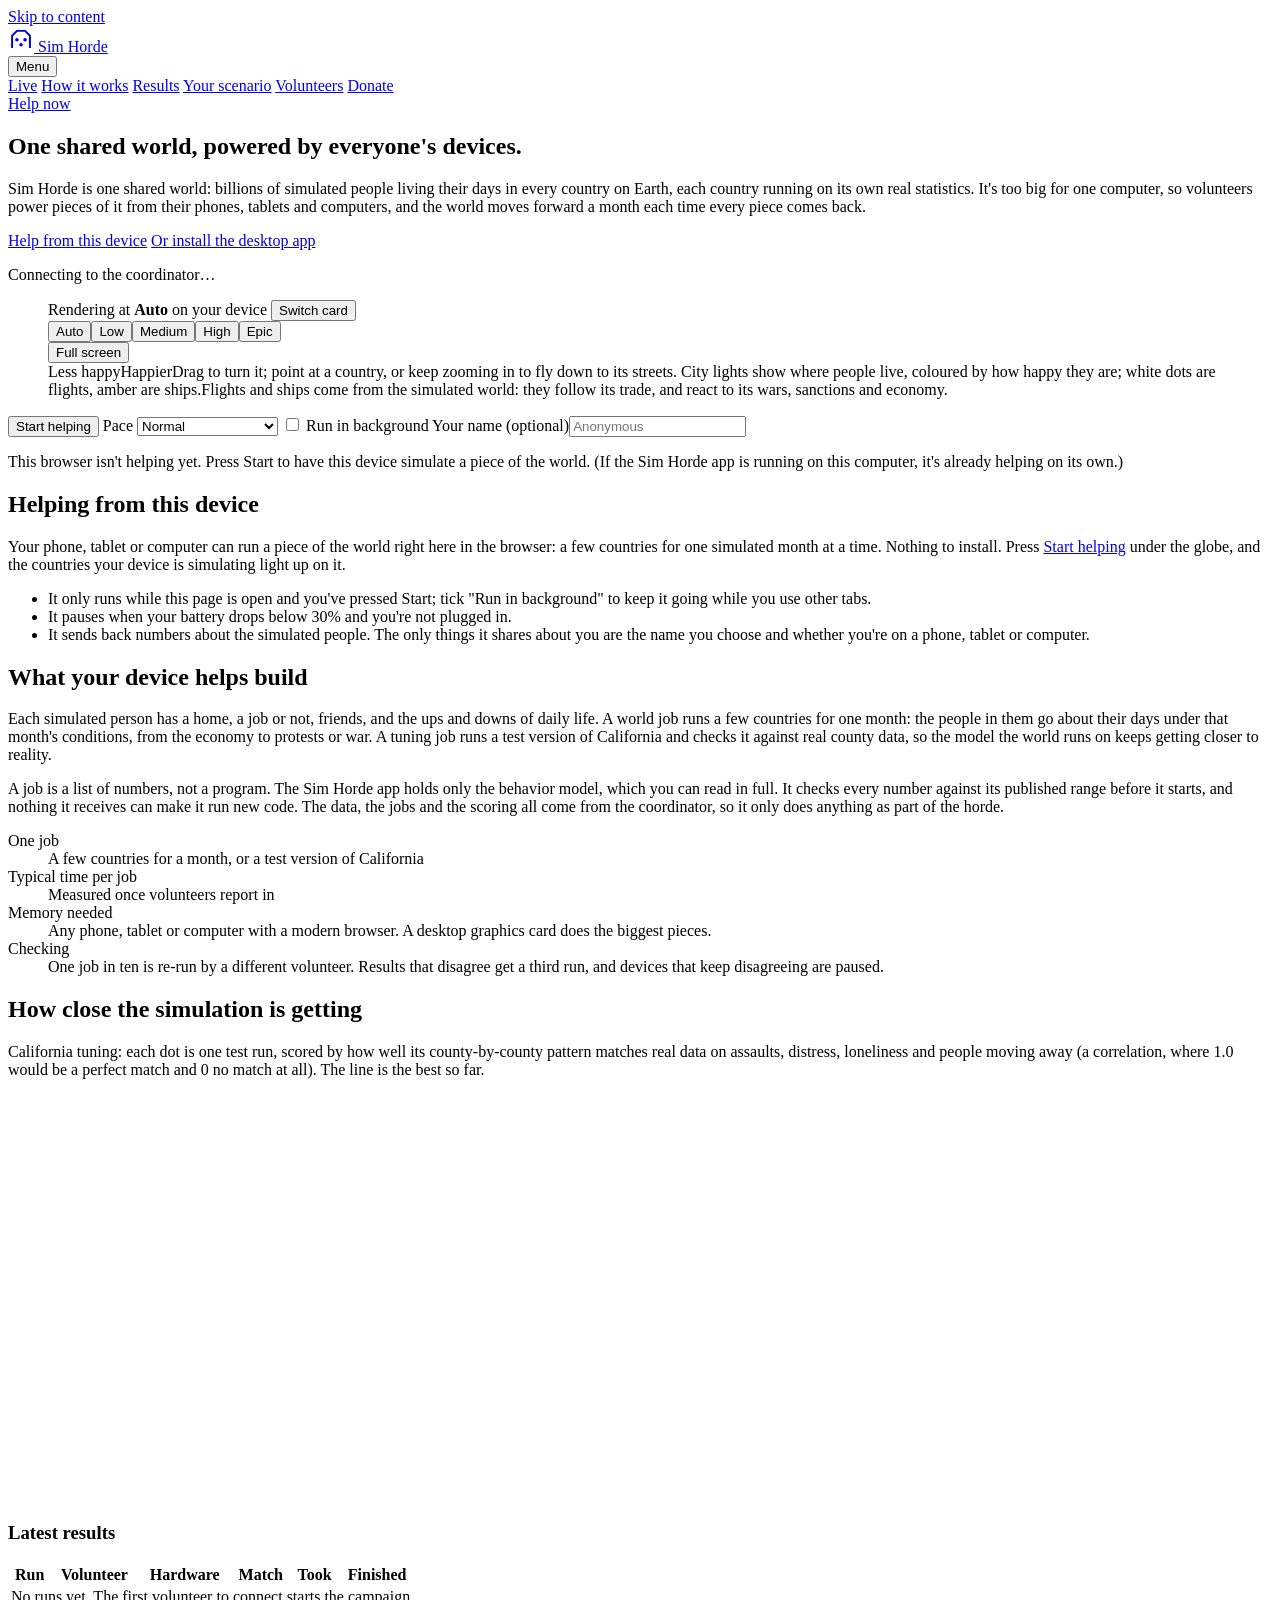
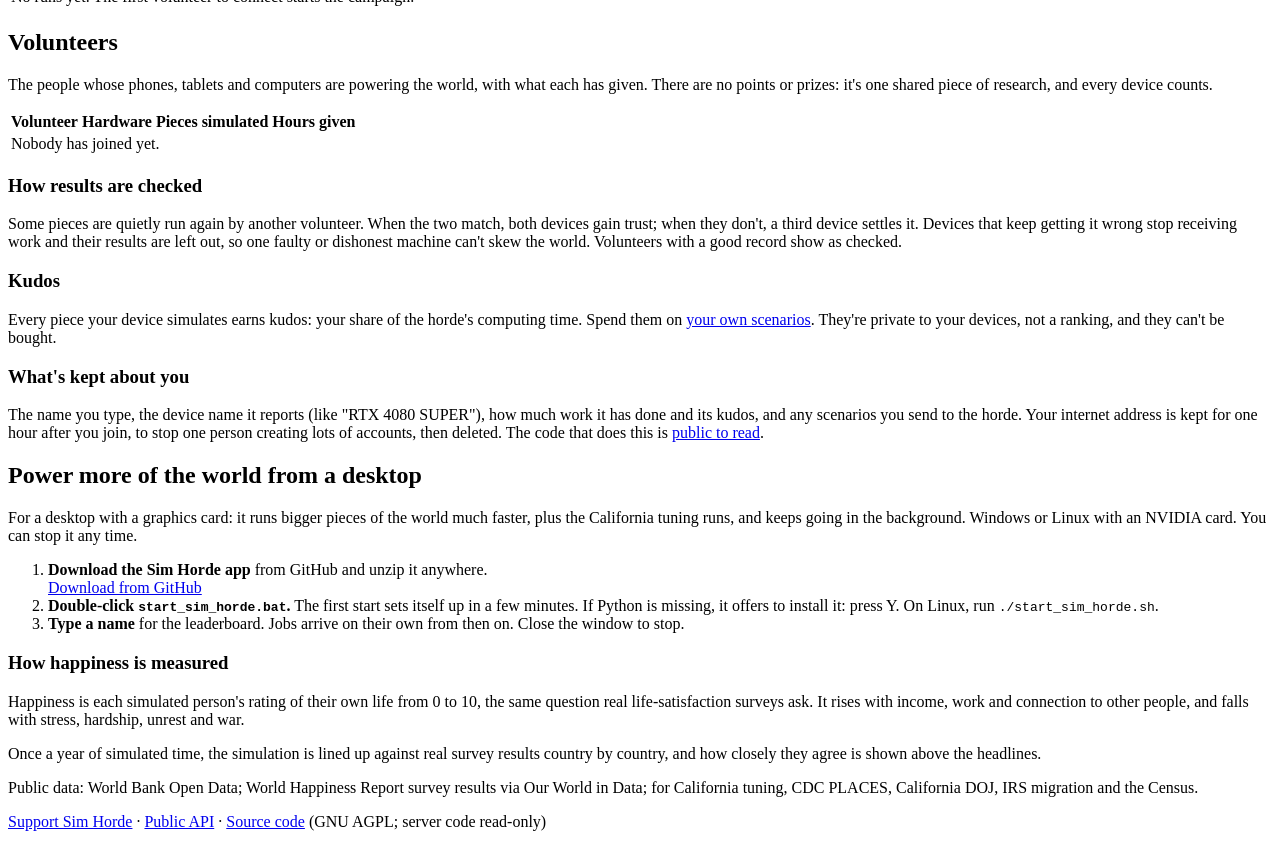
==== web/index.html @ b0201e70 "Seamless zoom: keep zooming in on the globe and you fly down into the real map where you were pointi" ====
<!DOCTYPE html>
<html lang="en">
<head>
<meta charset="utf-8">
<meta name="viewport" content="width=device-width, initial-scale=1">
<title>Sim Horde: one shared world, powered by everyone's devices</title>
<meta name="description" content="Sim Horde is building a simulation of how people everywhere treat each other, powered by volunteers' phones, tablets and computers.">
<meta property="og:type" content="website">
<meta property="og:site_name" content="Sim Horde">
<meta property="og:url" content="https://sim-horde.org/">
<meta property="og:title" content="Sim Horde: one shared world, powered by everyone's devices">
<meta property="og:description" content="A whole planet, simulated: 207 countries running on volunteers' phones and PCs. Watch it live, zoom down to the streets, or lend your device.">
<meta property="og:image" content="https://sim-horde.org/og.png">
<meta property="og:image:secure_url" content="https://sim-horde.org/og.png">
<meta property="og:image:type" content="image/png">
<meta property="og:image:width" content="1200">
<meta property="og:image:height" content="630">
<meta property="og:image:alt" content="Sim Horde: a globe with every country colored by how happy its simulated people are.">
<meta name="twitter:card" content="summary_large_image">
<meta name="twitter:image" content="https://sim-horde.org/og.png">
<link rel="preload" href="/fonts/bricolage-grotesque-latin-wght-normal.woff2" as="font" type="font/woff2" crossorigin>
<link rel="stylesheet" href="/site.css">
<link rel="icon" href="/favicon.svg" type="image/svg+xml">
</head>
<body>
<a class="skip" href="#main">Skip to content</a>

<header class="top">
  <a class="mark" href="/" aria-label="Sim Horde home">
    <svg viewBox="0 0 32 32" width="26" height="26" aria-hidden="true"><path d="M5 27V12l6-6h10l6 6v15" fill="none" stroke="currentColor" stroke-width="2.4" stroke-linejoin="round"/><circle cx="11" cy="17" r="2.2" fill="currentColor"/><circle cx="21" cy="17" r="2.2" fill="currentColor"/><circle cx="16" cy="23" r="2.2" fill="currentColor"/></svg>
    <span>Sim Horde</span>
  </a>
  <nav aria-label="Main">
    <button type="button" class="menu-btn" aria-expanded="false" aria-controls="mainLinks">Menu</button>
    <div class="nav-links" id="mainLinks">
    <a href="#live">Live</a>
    <a href="#how">How it works</a>
    <a href="#runs">Results</a>
    <a href="/scenario.html">Your scenario</a>
    <a href="#board">Volunteers</a>
    <a href="/donate.html">Donate</a>
    </div>
    <a class="btn small" href="#help">Help now</a>
  </nav>
</header>

<main id="main">
  <section class="hero">
    <div class="hero-copy">
      <h1>One shared world, powered by everyone's devices.</h1>
      <p class="lede">Sim Horde is one shared world: billions of simulated people living their days in every country on Earth, each country running on its own real statistics. It's too big for one computer, so volunteers power pieces of it from their phones, tablets and computers, and the world moves forward a month each time every piece comes back.</p>
      <div class="cta-row">
        <a class="btn" href="#help">Help from this device</a>
        <a class="link desk-only" href="#join">Or install the desktop app</a>
      </div>
      <p class="live-line" id="liveLine" aria-live="polite">Connecting to the coordinator…</p>
    </div>

    <div class="room" id="room">
    <figure class="viewport" id="globe" aria-label="3D globe of the world Sim Horde is building">
      <div class="gl" tabindex="0" aria-label="Drag or use the arrow keys to turn the globe; plus and minus to zoom"></div>
      <div class="gtip" role="status" hidden></div>
      <div class="hud">
        <div class="hud-top">
          <span class="dot"></span><span>Rendering at <b class="q">Auto</b> on <span class="hw">your device</span></span>
          <span class="fps"></span>
          <button type="button" class="gpu-switch" aria-expanded="false" aria-controls="gpuHelp">Switch card</button>
        </div>
        <div class="hud-right">
          <div class="seg" role="group" aria-label="Graphics quality">
            <button type="button" data-q="auto">Auto</button><button type="button" data-q="low">Low</button><button type="button" data-q="medium">Medium</button><button type="button" data-q="high">High</button><button type="button" data-q="epic">Epic</button>
          </div>
          <button type="button" class="fs-btn" id="fsBtn" aria-pressed="false">Full screen</button>
        </div>
        <p class="note" hidden></p>
      </div>
      <div class="gpu-help" id="gpuHelp" hidden>
        <p class="gh-lead">This page draws on whichever card your browser is given. To move it to another card:</p>
        <ol class="gh-steps"></ol>
        <p class="gh-foot">The Sim Horde desktop app asks which card to use when it starts.</p>
      </div>
      <figcaption><span class="legend" aria-hidden="true"><span>Less happy</span><i class="ramp happy"></i><span>Happier</span></span><span id="globeCap">Drag to turn it; point at a country, or keep zooming in to fly down to its streets. City lights show where people live, coloured by how happy they are; white dots are flights, amber are ships.</span><span class="tcap">Flights and ships come from the simulated world: they follow its trade, and react to its wars, sanctions and economy.</span></figcaption>
      <p class="piece-tag" id="pieceTag" hidden></p>
    </figure>
    <div class="dock" id="help">
      <div class="dock-row">
        <button class="btn help-btn" id="helpStart" type="button" aria-pressed="false">Start helping</button>
        <label class="dock-field"><span>Pace</span>
          <select id="helpPace"><option value="gentle">Gently</option><option value="normal" selected>Normal</option><option value="full">Flat out (plugged in)</option></select>
        </label>
        <label class="bg-opt" title="Keeps simulating while you switch tabs or minimize this window. Leave the tab open."><input type="checkbox" id="bgRun"> Run in background</label>
        <label class="dock-field dock-name"><span>Your name (optional)</span><input id="helpName" maxlength="32" placeholder="Anonymous" autocomplete="off"></label>
      </div>
      <div class="help-progress" aria-hidden="true"><i id="helpBar"></i></div>
      <p class="help-status" id="helpStatus" aria-live="polite">This browser isn't helping yet. Press Start to have this <span id="helpDevice">device</span> simulate a piece of the world. (If the Sim Horde app is running on this computer, it's already helping on its own.)</p>
      <p class="help-stats" id="helpStats"></p>
    </div>
    </div>
  </section>

  <section class="wrap world" id="live">
    <div class="xchg" id="xchg" hidden>
      <div class="tape" aria-label="Country stock indexes, this month"><div class="tape-track" id="tape"></div></div>
      <div class="x-in">
        <header class="x-head">
          <div>
            <h2>The World Exchange</h2>
            <p class="x-date"><span class="live-dot" aria-hidden="true"></span><span id="worldDate"></span></p>
          </div>
          <p class="x-stats" id="worldStats"></p>
        </header>
        <div class="x-grid">
          <div class="x-main">
            <div class="x-card x-index">
              <div class="x-index-top">
                <div><span class="x-label">World index</span><b class="x-big" id="wIdx"></b><span class="x-chg" id="wChg"></span><p class="x-econ" id="wEcon"></p></div>
                <div class="x-seg" role="group" aria-label="Time range">
                  <button type="button" data-range="12" aria-pressed="false">1Y</button><button type="button" data-range="60" aria-pressed="true">5Y</button><button type="button" data-range="0" aria-pressed="false">All</button>
                </div>
              </div>
              <div class="x-chart"><svg id="wChart" role="img" aria-label="World index over time"></svg><div class="x-tip" id="wTip" hidden></div></div>
            </div>
            <div class="x-card">
              <div class="x-seg x-tabs" role="tablist" aria-label="Biggest moves this month">
                <button type="button" role="tab" data-movers="up" aria-selected="true">Biggest gains</button><button type="button" role="tab" data-movers="down" aria-selected="false">Biggest falls</button>
              </div>
              <ol class="movers" id="movers"></ol>
            </div>
          </div>
          <section class="x-card x-feed" aria-label="Headlines">
            <div class="x-seg x-tabs" role="tablist" aria-label="Show">
              <button type="button" role="tab" data-feed="all" aria-selected="true">All</button><button type="button" role="tab" data-feed="pol" aria-selected="false">Politics</button><button type="button" role="tab" data-feed="mkt" aria-selected="false">Economy</button><button type="button" role="tab" data-feed="trade" aria-selected="false">Trade laws</button>
            </div>
            <ul class="feed" id="feed" aria-live="polite"></ul>
          </section>
        </div>
        <p class="x-note">A simulated market and economy, not real prices or news. Each country starts from its real inflation and growth; after that, prices, growth and indexes move with what happens in the simulated world and between trading partners, and rising prices weigh on the simulated people. No real person is named.</p>
      </div>
      <dialog class="x-country" id="xCountry" aria-labelledby="cName">
        <div class="c-head"><div><h3 id="cName"></h3><p id="cTicker"></p></div><button type="button" class="c-close" id="cClose" aria-label="Close">Close</button></div>
        <div class="c-index"><b class="x-big" id="cIdx"></b><span class="x-chg" id="cChg"></span></div>
        <div class="x-chart"><svg id="cChart" role="img" aria-label="This country's index over time"></svg><div class="x-tip" id="cTip" hidden></div></div>
        <dl class="c-facts" id="cFacts"></dl>
        <ul class="feed" id="cEvents"></ul>
        <button type="button" class="x-street" id="cStreet">See its streets</button>
      </dialog>
      <div class="x-legacy" id="worldNews" hidden><ul id="worldEvents"></ul></div>
    </div>
  </section>

  <section class="wrap help" id="about-help">
    <div class="help-copy">
      <h2>Helping from this device</h2>
      <p>Your phone, tablet or computer can run a piece of the world right here in the browser: a few countries for one simulated month at a time. Nothing to install. Press <a href="#help">Start helping</a> under the globe, and the countries your device is simulating light up on it.</p>
      <ul class="help-points">
        <li>It only runs while this page is open and you've pressed Start; tick "Run in background" to keep it going while you use other tabs.</li>
        <li>It pauses when your battery drops below 30% and you're not plugged in.</li>
        <li>It sends back numbers about the simulated people. The only things it shares about you are the name you choose and whether you're on a phone, tablet or computer.</li>
      </ul>
    </div>
  </section>

  <section class="band" id="how">
    <div class="wrap two">
      <div>
        <h2>What your device helps build</h2>
        <p>Each simulated person has a home, a job or not, friends, and the ups and downs of daily life. A world job runs a few countries for one month: the people in them go about their days under that month's conditions, from the economy to protests or war. A tuning job runs a test version of California and checks it against real county data, so the model the world runs on keeps getting closer to reality.</p>
        <p>A job is a list of numbers, not a program. The Sim Horde app holds only the behavior model, which you can read in full. It checks every number against its published range before it starts, and nothing it receives can make it run new code. The data, the jobs and the scoring all come from the coordinator, so it only does anything as part of the horde.</p>
      </div>
      <dl class="facts">
        <div><dt>One job</dt><dd>A few countries for a month, or a test version of California</dd></div>
        <div><dt>Typical time per job</dt><dd id="avgTime">Measured once volunteers report in</dd></div>
        <div><dt>Memory needed</dt><dd>Any phone, tablet or computer with a modern browser. A desktop graphics card does the biggest pieces.</dd></div>
        <div><dt>Checking</dt><dd>One job in ten is re-run by a different volunteer. Results that disagree get a third run, and devices that keep disagreeing are paused.</dd></div>
      </dl>
    </div>
  </section>

  <section class="wrap" id="runs">
    <div class="section-head">
      <h2>How close the simulation is getting</h2>
      <p id="progressLine">California tuning: each dot is one test run, scored by how well its county-by-county pattern matches real data on assaults, distress, loneliness and people moving away (a correlation, where 1.0 would be a perfect match and 0 no match at all). The line is the best so far.</p>
    </div>
    <div class="chart-wrap">
      <svg id="chart" viewBox="0 0 1000 320" role="img" aria-label="Match score of each finished run, with the best so far"></svg>
      <div class="honest" id="honest" hidden></div>
    </div>

    <div class="backtest" id="backtest" hidden>
      <h3 class="sub">Backtest: 2015 to 2024</h3>
      <p class="bt-lede">The world was started from every country's real conditions in 2015, given what really happened year by year (incomes, jobs, prices, wars, coups, sanctions, mass protests, the pandemic), and run month by month to 2024. Only how its happiness scale lines up with surveys was set, and only on 2015. Everything after that is a test it never saw.</p>
      <div class="bt-cards" id="btCards"></div>
      <p class="bt-note" id="btNote"></p>
    </div>

    <h3 class="sub">Latest results</h3>
    <div class="table-wrap">
      <table class="data" id="recent">
        <thead><tr><th scope="col">Run</th><th scope="col">Volunteer</th><th scope="col">Hardware</th><th scope="col" class="num">Match</th><th scope="col" class="num">Took</th><th scope="col">Finished</th></tr></thead>
        <tbody><tr><td colspan="6" class="empty">No runs yet. The first volunteer to connect starts the campaign.</td></tr></tbody>
      </table>
    </div>
  </section>

  <section class="wrap" id="board">
    <div class="section-head">
      <h2>Volunteers</h2>
      <p>The people whose phones, tablets and computers are powering the world, with what each has given. There are no points or prizes: it's one shared piece of research, and every device counts.</p>
    </div>
    <div class="table-wrap">
      <table class="data" id="leaders">
        <thead><tr><th scope="col">Volunteer</th><th scope="col">Hardware</th><th scope="col" class="num">Pieces simulated</th><th scope="col" class="num">Hours given</th></tr></thead>
        <tbody><tr><td colspan="4" class="empty">Nobody has joined yet.</td></tr></tbody>
      </table>
    </div>
    <div class="board-notes">
      <section>
        <h3>How results are checked</h3>
        <p>Some pieces are quietly run again by another volunteer. When the two match, both devices gain trust; when they don't, a third device settles it. Devices that keep getting it wrong stop receiving work and their results are left out, so one faulty or dishonest machine can't skew the world. Volunteers with a good record show as checked.</p>
      </section>
      <section>
        <h3>Kudos</h3>
        <p>Every piece your device simulates earns kudos: your share of the horde's computing time. Spend them on <a href="/scenario.html">your own scenarios</a>. They're private to your devices, not a ranking, and they can't be bought.</p>
      </section>
      <section>
        <h3>What's kept about you</h3>
        <p>The name you type, the device name it reports (like "RTX 4080 SUPER"), how much work it has done and its kudos, and any scenarios you send to the horde. Your internet address is kept for one hour after you join, to stop one person creating lots of accounts, then deleted. The code that does this is <a href="https://github.com/locastil/Sim-Horde/tree/main/server">public to read</a>.</p>
      </section>
    </div>
  </section>

  <section class="band ink desk-only" id="join">
    <div class="wrap two">
      <div>
        <h2>Power more of the world from a desktop</h2>
        <p>For a desktop with a graphics card: it runs bigger pieces of the world much faster, plus the California tuning runs, and keeps going in the background. Windows or Linux with an NVIDIA card. You can stop it any time.</p>
        <ol class="steps">
          <li><strong>Download the Sim Horde app</strong> from GitHub and unzip it anywhere.<br><a class="btn light" href="https://github.com/locastil/Sim-Horde/archive/refs/heads/main.zip">Download from GitHub</a></li>
          <li><strong>Double-click <code>start_sim_horde.bat</code>.</strong> The first start sets itself up in a few minutes. If Python is missing, it offers to install it: press Y. On Linux, run <code>./start_sim_horde.sh</code>.</li>
          <li><strong>Type a name</strong> for the leaderboard. Jobs arrive on their own from then on. Close the window to stop.</li>
        </ol>
      </div>
      <div class="next">
        <h3>How happiness is measured</h3>
        <p>Happiness is each simulated person's rating of their own life from 0 to 10, the same question real life-satisfaction surveys ask. It rises with income, work and connection to other people, and falls with stress, hardship, unrest and war.</p>
        <p>Once a year of simulated time, the simulation is lined up against real survey results country by country, and how closely they agree is shown above the headlines.</p>
      </div>
    </div>
  </section>
</main>

<footer class="foot">
  <div class="wrap">
    <p>Public data: World Bank Open Data; World Happiness Report survey results via Our World in Data; for California tuning, CDC PLACES, California DOJ, IRS migration and the Census.</p>
    <p><a href="/donate.html">Support Sim Horde</a> · <a href="/api/v1/stats">Public API</a> · <a href="https://github.com/locastil/Sim-Horde">Source code</a> (GNU AGPL; server code read-only)</p>
  </div>
</footer>

<script src="/site.js" defer></script>
<script src="/help.js" defer></script>
<script src="/markets.js" defer></script>
  <script src="/street.js" defer></script>
<script src="/menu.js" defer></script>
<script src="/music.js" defer></script>
<script src="/backtest.js" defer></script>
</body>
</html>
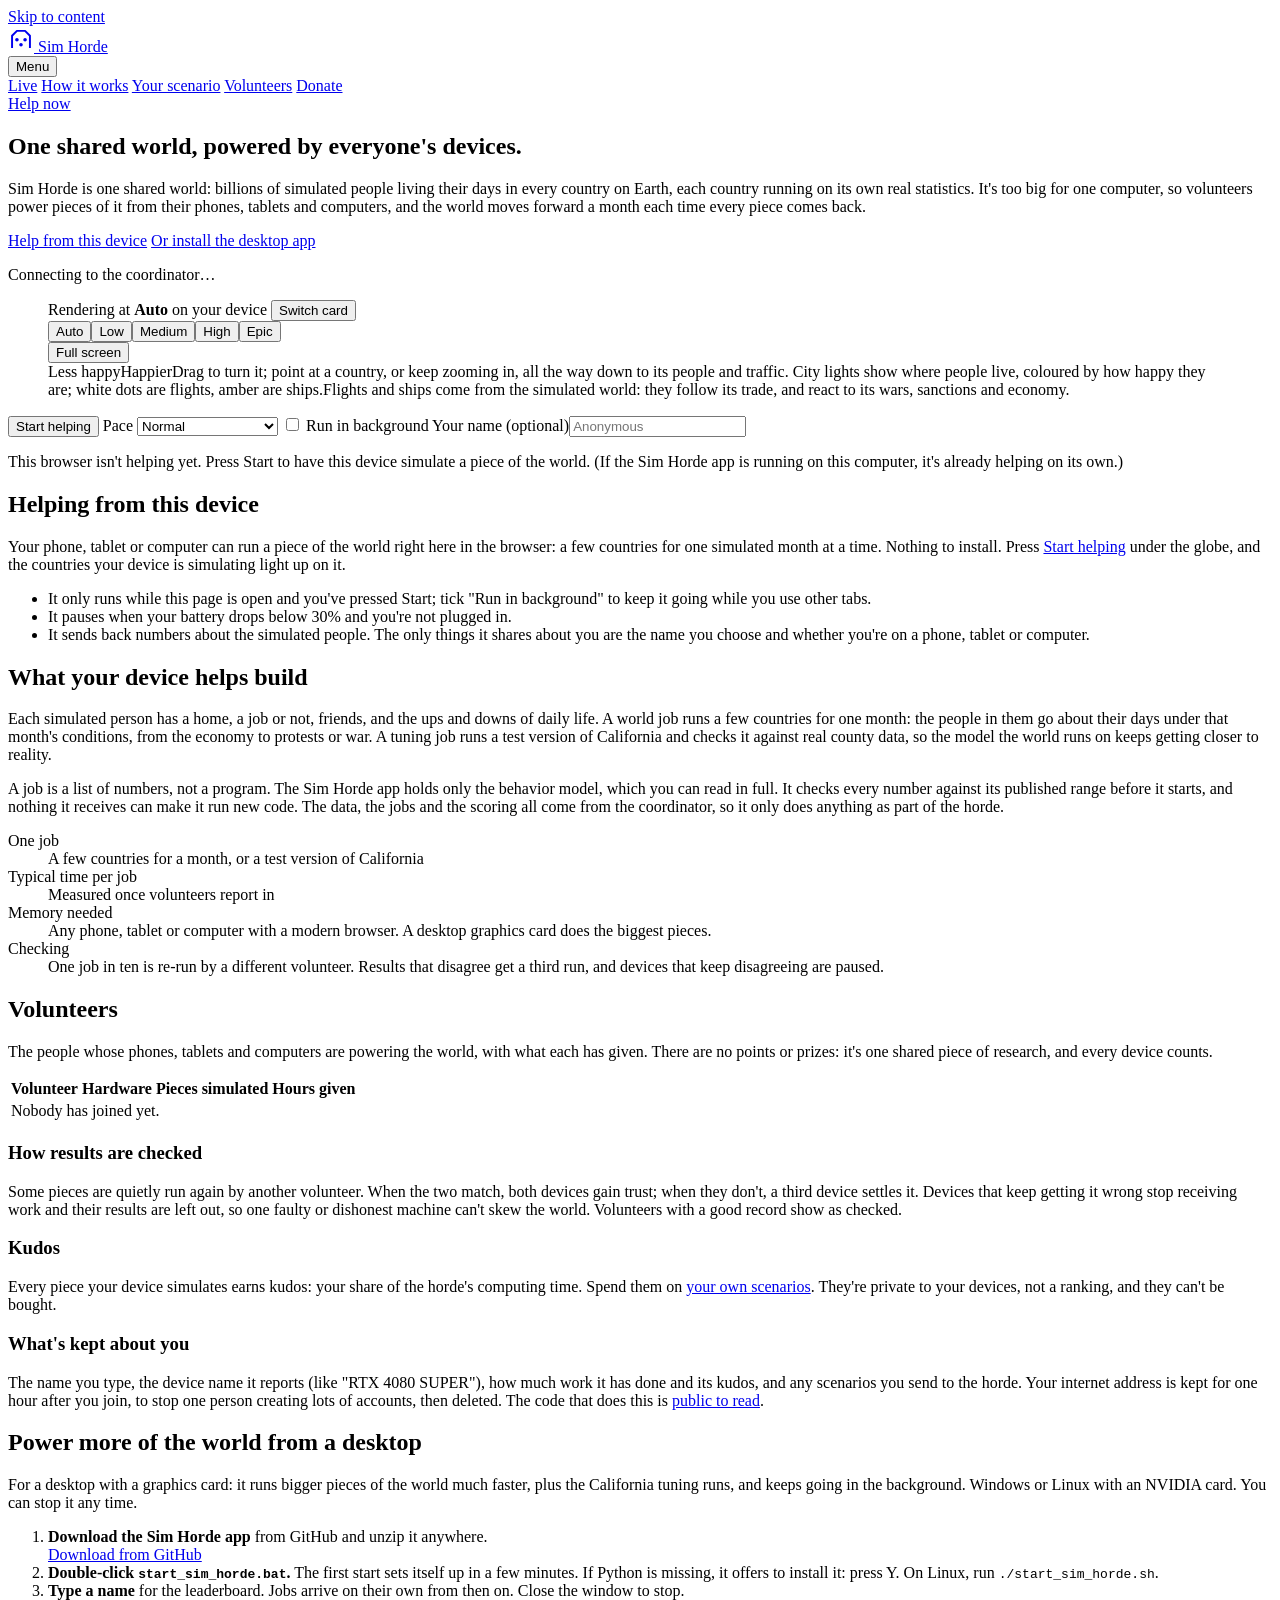
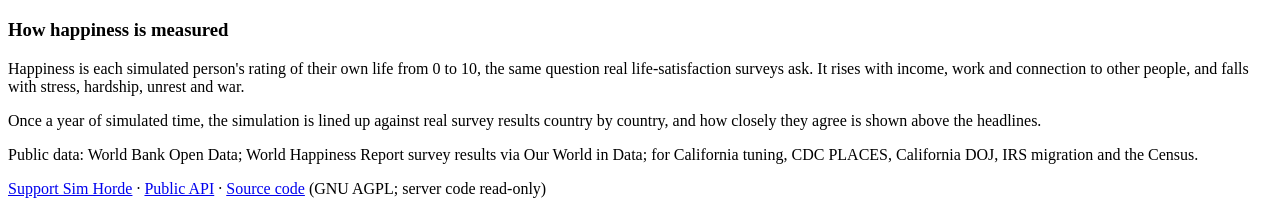
==== commit 5d5f4b1a: "Stay on the globe when zooming in: people and cars drawn on it close up; remove the results section " ====
--- a/web/index.html
+++ b/web/index.html
@@ -35,7 +35,6 @@
     <div class="nav-links" id="mainLinks">
     <a href="#live">Live</a>
     <a href="#how">How it works</a>
-    <a href="#runs">Results</a>
     <a href="/scenario.html">Your scenario</a>
     <a href="#board">Volunteers</a>
     <a href="/donate.html">Donate</a>
@@ -79,8 +78,9 @@
         <ol class="gh-steps"></ol>
         <p class="gh-foot">The Sim Horde desktop app asks which card to use when it starts.</p>
       </div>
-      <figcaption><span class="legend" aria-hidden="true"><span>Less happy</span><i class="ramp happy"></i><span>Happier</span></span><span id="globeCap">Drag to turn it; point at a country, or keep zooming in to fly down to its streets. City lights show where people live, coloured by how happy they are; white dots are flights, amber are ships.</span><span class="tcap">Flights and ships come from the simulated world: they follow its trade, and react to its wars, sanctions and economy.</span></figcaption>
+      <figcaption><span class="legend" aria-hidden="true"><span>Less happy</span><i class="ramp happy"></i><span>Happier</span></span><span id="globeCap">Drag to turn it; point at a country, or keep zooming in, all the way down to its people and traffic. City lights show where people live, coloured by how happy they are; white dots are flights, amber are ships.</span><span class="tcap">Flights and ships come from the simulated world: they follow its trade, and react to its wars, sanctions and economy.</span></figcaption>
       <p class="piece-tag" id="pieceTag" hidden></p>
+      <p class="scale-tag" id="scaleTag" hidden></p>
     </figure>
     <div class="dock" id="help">
       <div class="dock-row">
@@ -176,32 +176,6 @@
     </div>
   </section>
 
-  <section class="wrap" id="runs">
-    <div class="section-head">
-      <h2>How close the simulation is getting</h2>
-      <p id="progressLine">California tuning: each dot is one test run, scored by how well its county-by-county pattern matches real data on assaults, distress, loneliness and people moving away (a correlation, where 1.0 would be a perfect match and 0 no match at all). The line is the best so far.</p>
-    </div>
-    <div class="chart-wrap">
-      <svg id="chart" viewBox="0 0 1000 320" role="img" aria-label="Match score of each finished run, with the best so far"></svg>
-      <div class="honest" id="honest" hidden></div>
-    </div>
-
-    <div class="backtest" id="backtest" hidden>
-      <h3 class="sub">Backtest: 2015 to 2024</h3>
-      <p class="bt-lede">The world was started from every country's real conditions in 2015, given what really happened year by year (incomes, jobs, prices, wars, coups, sanctions, mass protests, the pandemic), and run month by month to 2024. Only how its happiness scale lines up with surveys was set, and only on 2015. Everything after that is a test it never saw.</p>
-      <div class="bt-cards" id="btCards"></div>
-      <p class="bt-note" id="btNote"></p>
-    </div>
-
-    <h3 class="sub">Latest results</h3>
-    <div class="table-wrap">
-      <table class="data" id="recent">
-        <thead><tr><th scope="col">Run</th><th scope="col">Volunteer</th><th scope="col">Hardware</th><th scope="col" class="num">Match</th><th scope="col" class="num">Took</th><th scope="col">Finished</th></tr></thead>
-        <tbody><tr><td colspan="6" class="empty">No runs yet. The first volunteer to connect starts the campaign.</td></tr></tbody>
-      </table>
-    </div>
-  </section>
-
   <section class="wrap" id="board">
     <div class="section-head">
       <h2>Volunteers</h2>
@@ -262,6 +236,5 @@
   <script src="/street.js" defer></script>
 <script src="/menu.js" defer></script>
 <script src="/music.js" defer></script>
-<script src="/backtest.js" defer></script>
 </body>
 </html>
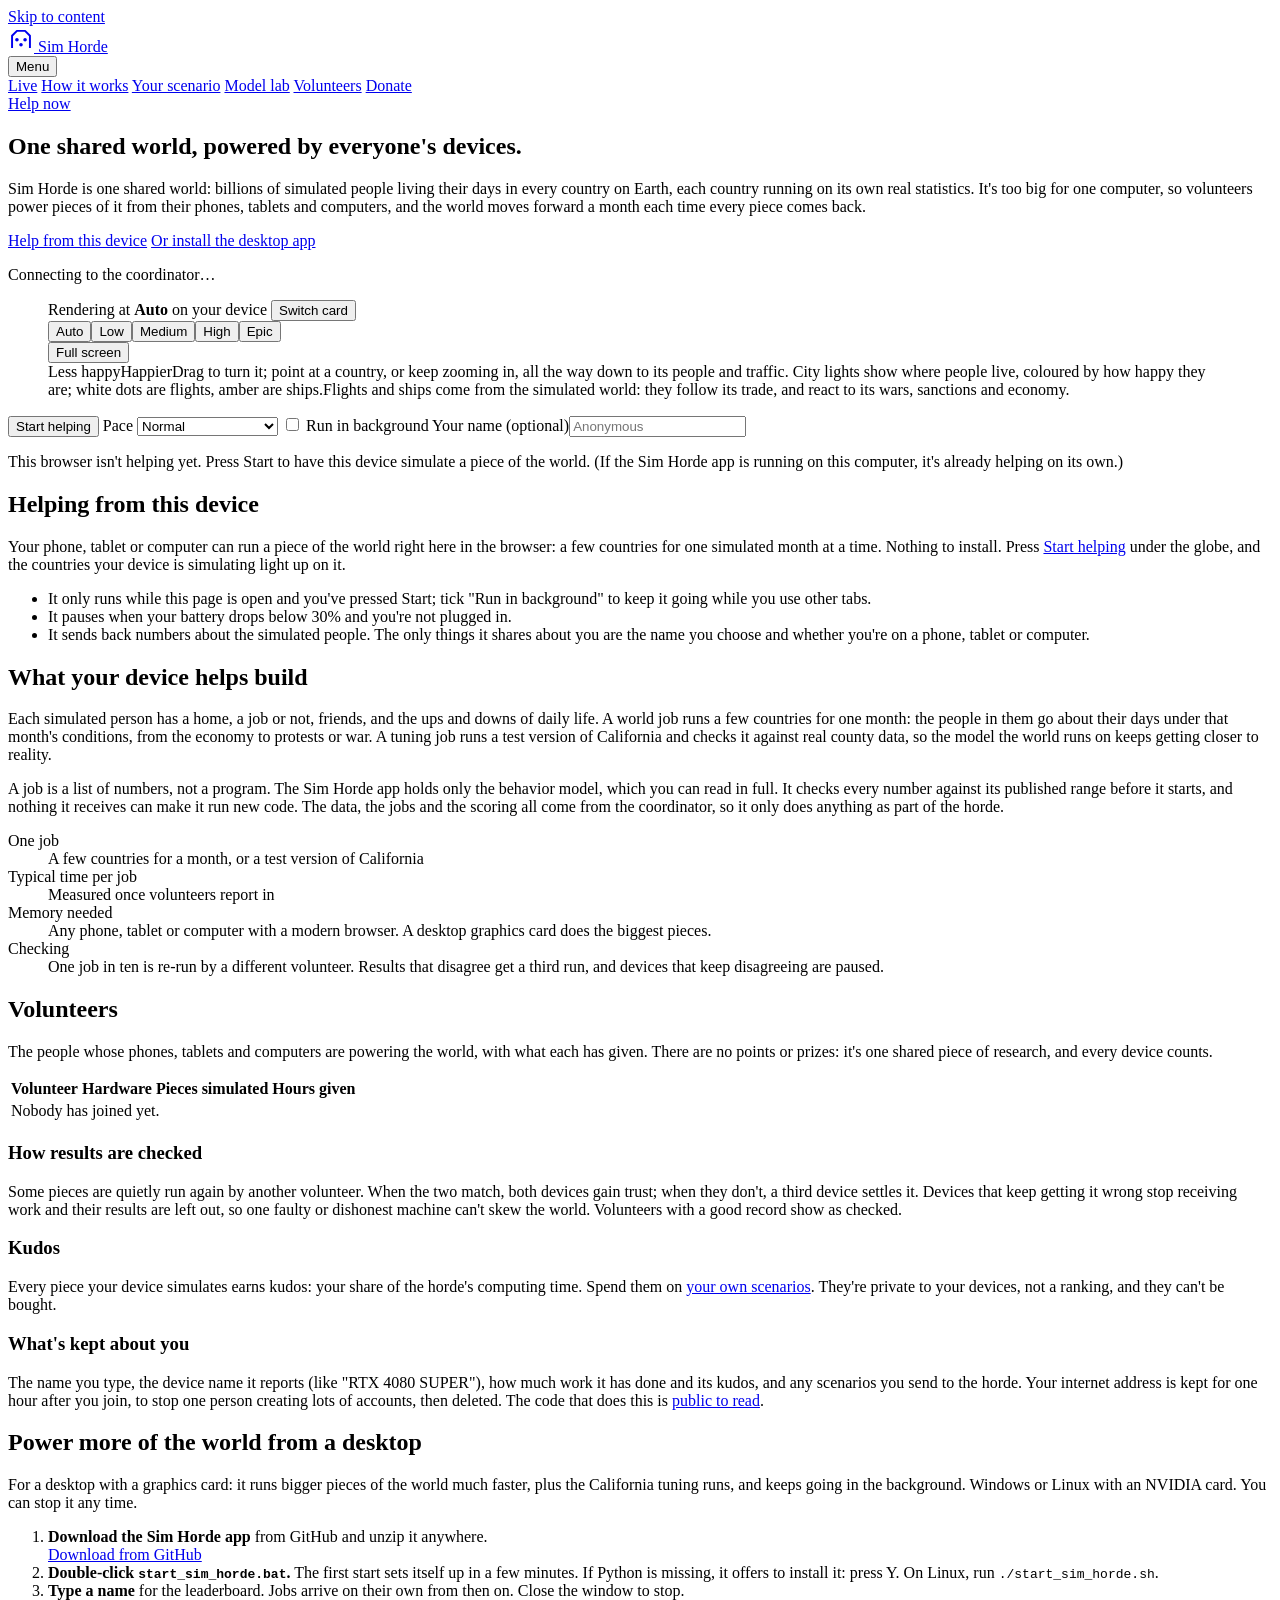
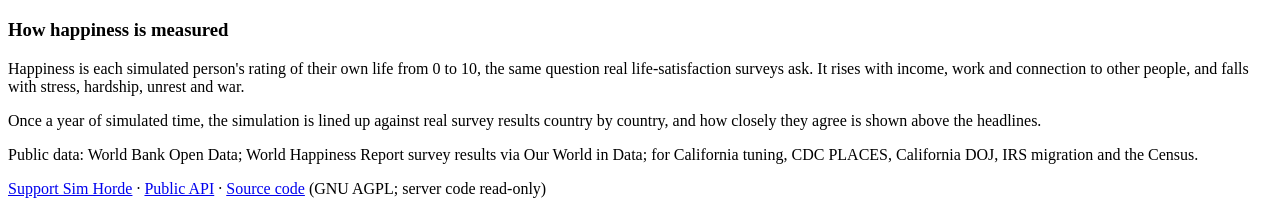
==== commit e894a970: "Model lab page: every variable tried, how it was tested, and what was kept or thrown out Co-Authored" ====
--- a/web/index.html
+++ b/web/index.html
@@ -36,6 +36,7 @@
     <a href="#live">Live</a>
     <a href="#how">How it works</a>
     <a href="/scenario.html">Your scenario</a>
+    <a href="/lab.html">Model lab</a>
     <a href="#board">Volunteers</a>
     <a href="/donate.html">Donate</a>
     </div>
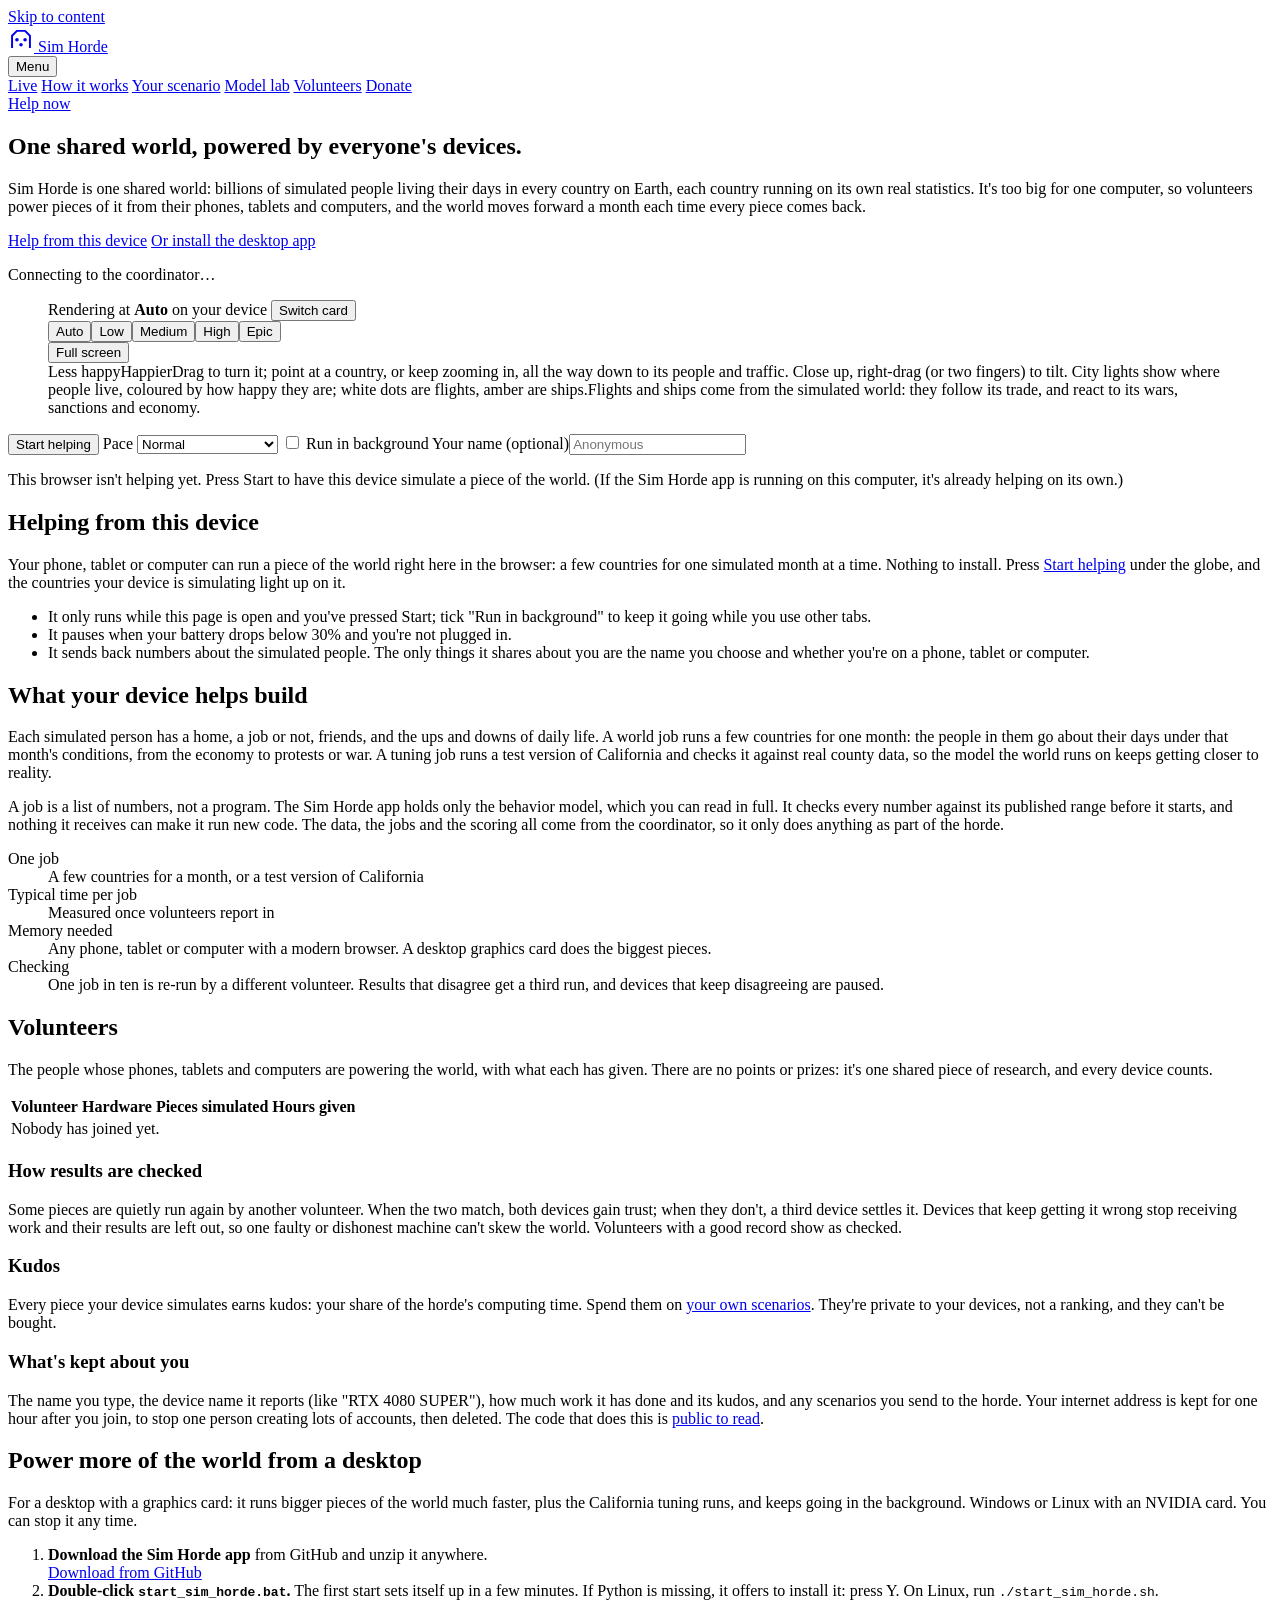
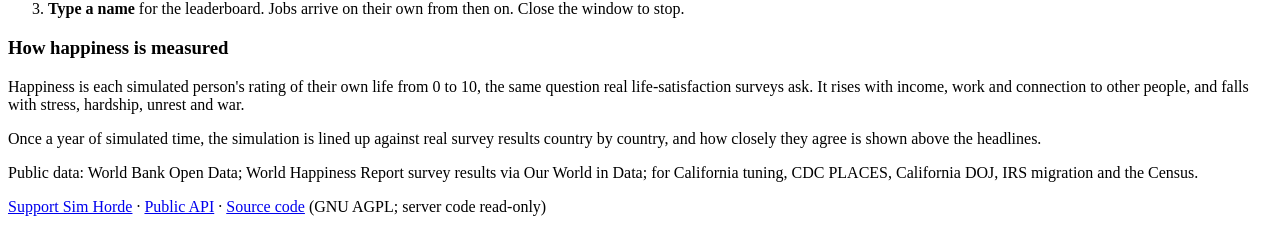
==== commit c1e2ea8b: "Globe: tilt and turn the view close up; brighter home lights Right-drag, Ctrl/Shift-drag, two finger" ====
--- a/web/index.html
+++ b/web/index.html
@@ -79,7 +79,7 @@
         <ol class="gh-steps"></ol>
         <p class="gh-foot">The Sim Horde desktop app asks which card to use when it starts.</p>
       </div>
-      <figcaption><span class="legend" aria-hidden="true"><span>Less happy</span><i class="ramp happy"></i><span>Happier</span></span><span id="globeCap">Drag to turn it; point at a country, or keep zooming in, all the way down to its people and traffic. City lights show where people live, coloured by how happy they are; white dots are flights, amber are ships.</span><span class="tcap">Flights and ships come from the simulated world: they follow its trade, and react to its wars, sanctions and economy.</span></figcaption>
+      <figcaption><span class="legend" aria-hidden="true"><span>Less happy</span><i class="ramp happy"></i><span>Happier</span></span><span id="globeCap">Drag to turn it; point at a country, or keep zooming in, all the way down to its people and traffic. Close up, right-drag (or two fingers) to tilt. City lights show where people live, coloured by how happy they are; white dots are flights, amber are ships.</span><span class="tcap">Flights and ships come from the simulated world: they follow its trade, and react to its wars, sanctions and economy.</span></figcaption>
       <p class="piece-tag" id="pieceTag" hidden></p>
       <p class="scale-tag" id="scaleTag" hidden></p>
     </figure>
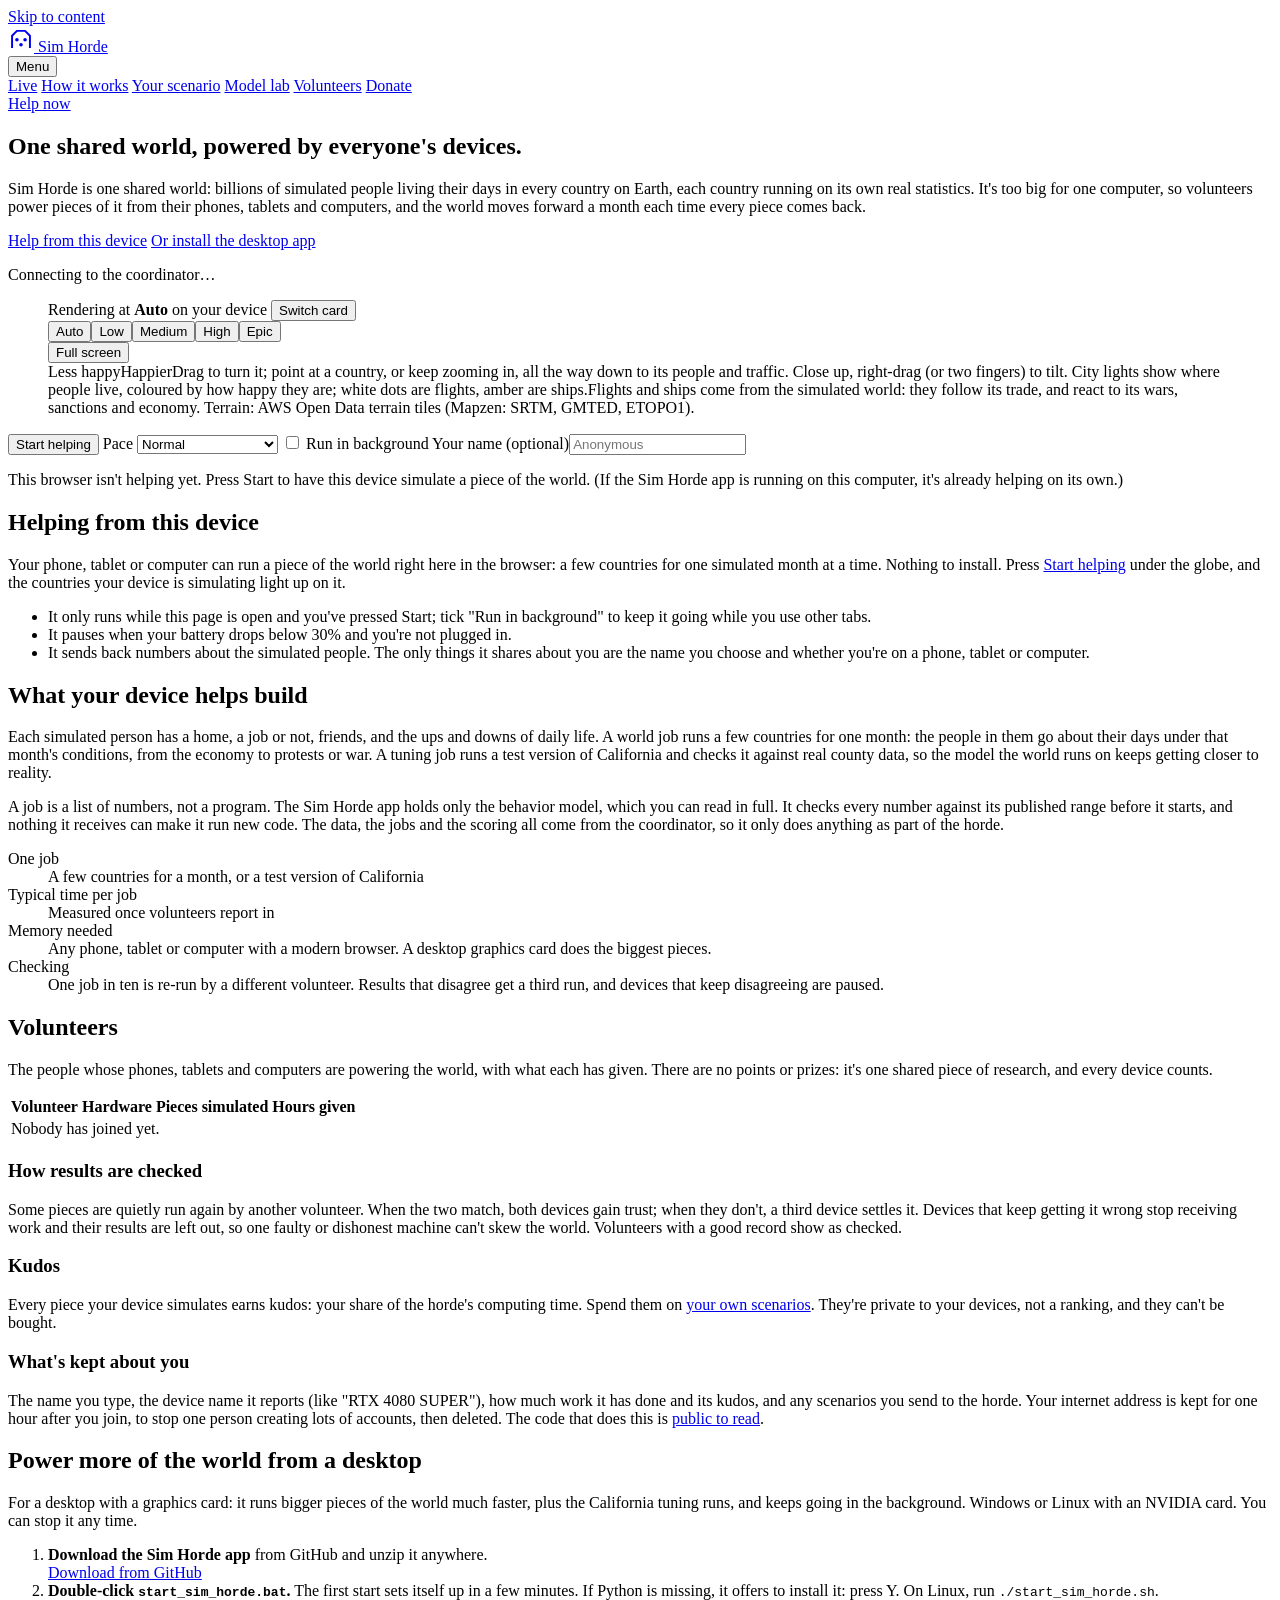
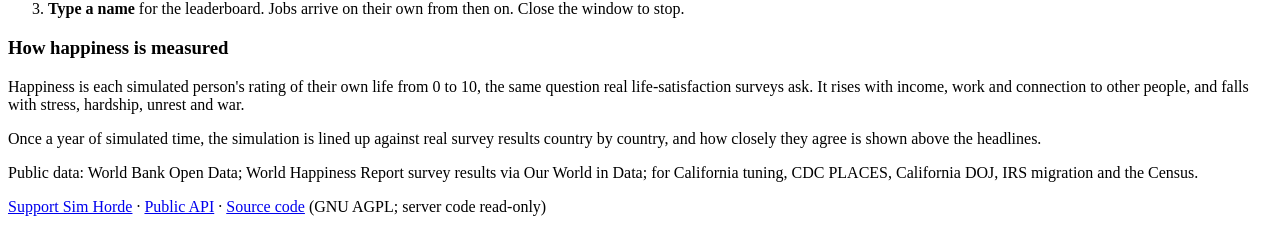
==== commit 9ca8e0b2: "Globe: shaded terrain relief, mountain ranges visible from space Co-Authored-By: Claude Opus 5.5 <no" ====
--- a/web/index.html
+++ b/web/index.html
@@ -79,7 +79,7 @@
         <ol class="gh-steps"></ol>
         <p class="gh-foot">The Sim Horde desktop app asks which card to use when it starts.</p>
       </div>
-      <figcaption><span class="legend" aria-hidden="true"><span>Less happy</span><i class="ramp happy"></i><span>Happier</span></span><span id="globeCap">Drag to turn it; point at a country, or keep zooming in, all the way down to its people and traffic. Close up, right-drag (or two fingers) to tilt. City lights show where people live, coloured by how happy they are; white dots are flights, amber are ships.</span><span class="tcap">Flights and ships come from the simulated world: they follow its trade, and react to its wars, sanctions and economy.</span></figcaption>
+      <figcaption><span class="legend" aria-hidden="true"><span>Less happy</span><i class="ramp happy"></i><span>Happier</span></span><span id="globeCap">Drag to turn it; point at a country, or keep zooming in, all the way down to its people and traffic. Close up, right-drag (or two fingers) to tilt. City lights show where people live, coloured by how happy they are; white dots are flights, amber are ships.</span><span class="tcap">Flights and ships come from the simulated world: they follow its trade, and react to its wars, sanctions and economy. Terrain: AWS Open Data terrain tiles (Mapzen: SRTM, GMTED, ETOPO1).</span></figcaption>
       <p class="piece-tag" id="pieceTag" hidden></p>
       <p class="scale-tag" id="scaleTag" hidden></p>
     </figure>
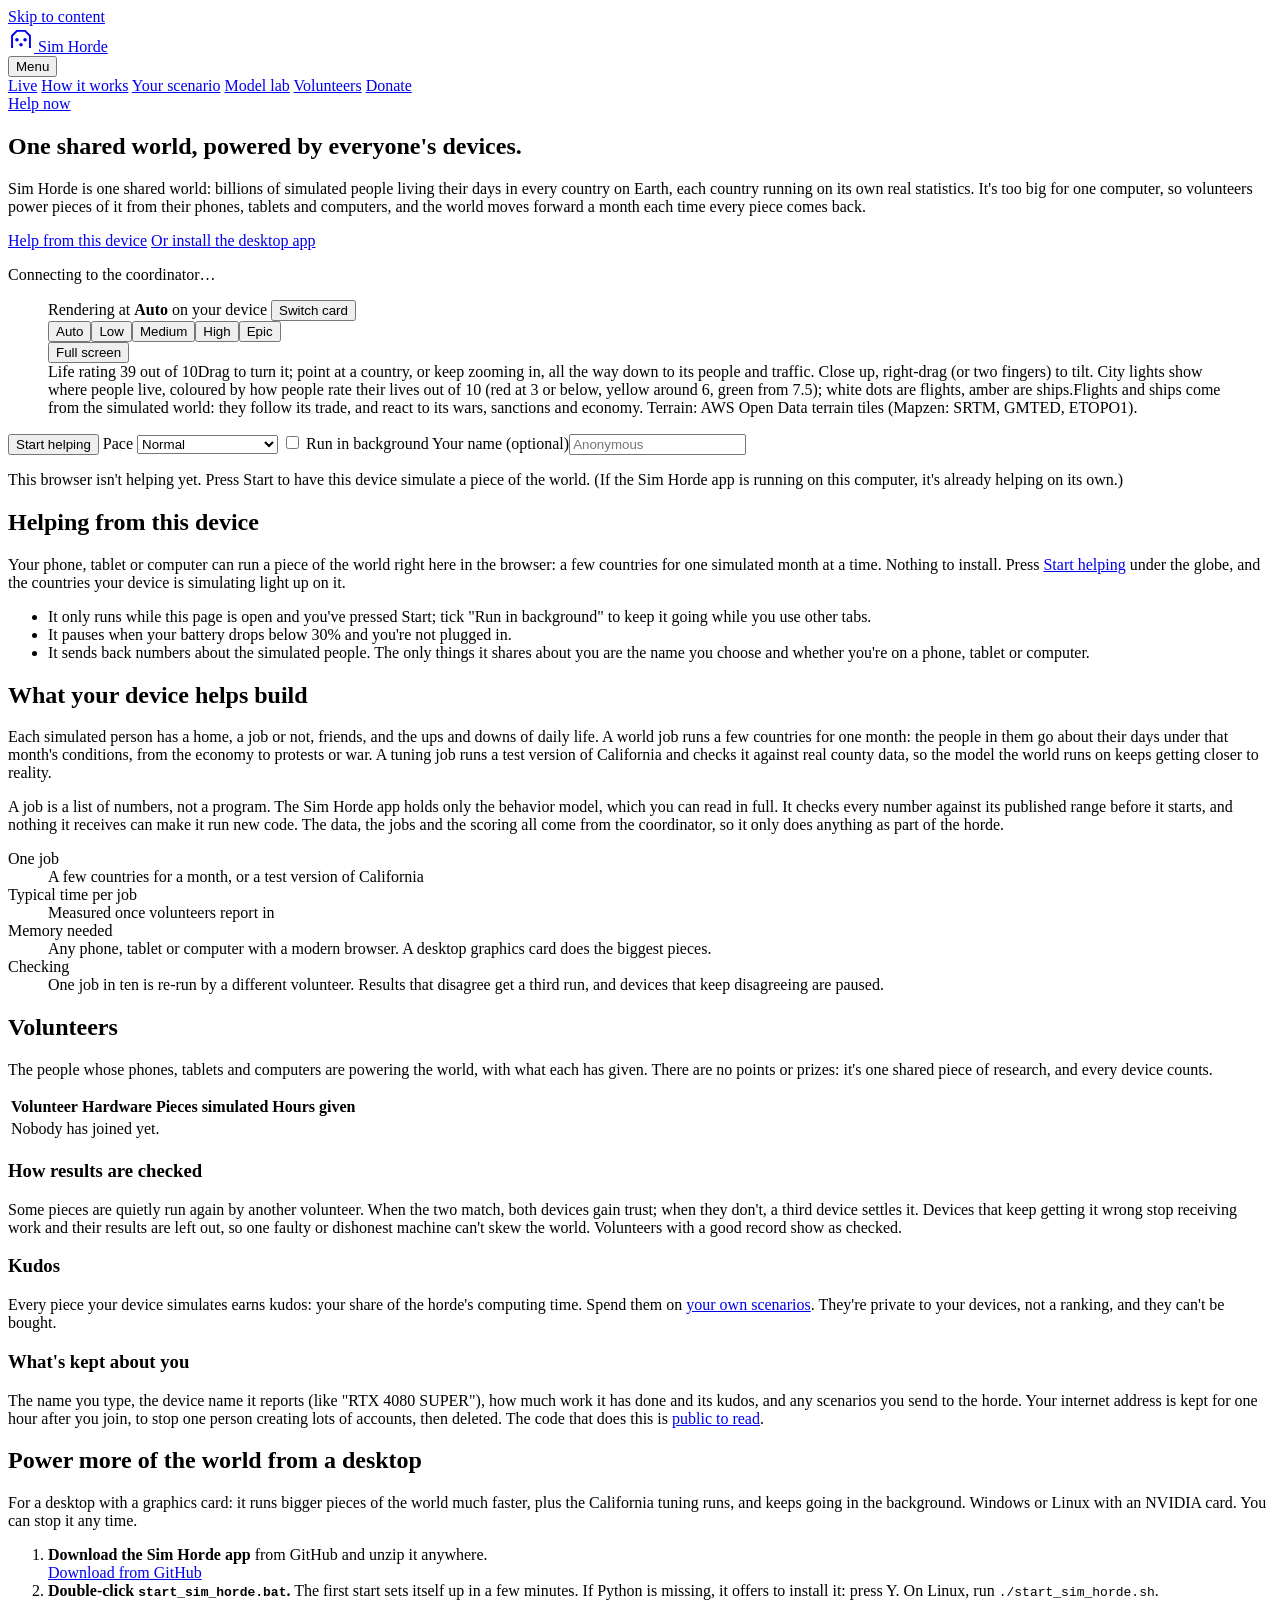
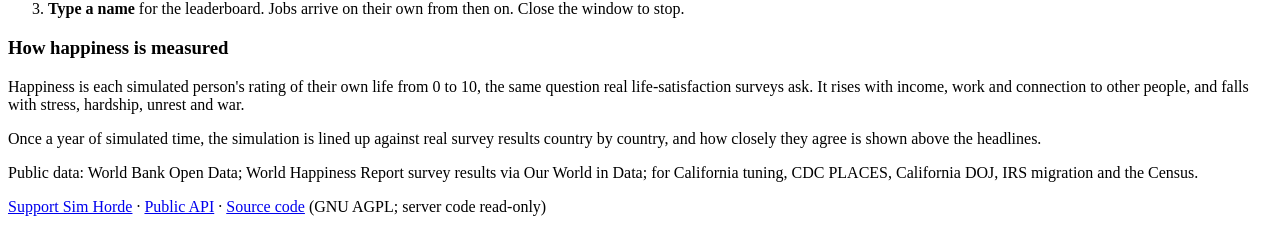
==== commit 7ae32338: "Happiness colours read the 0-10 rating as it is: yellow is middling, green from 7.5 Co-Authored-By: " ====
--- a/web/index.html
+++ b/web/index.html
@@ -79,7 +79,7 @@
         <ol class="gh-steps"></ol>
         <p class="gh-foot">The Sim Horde desktop app asks which card to use when it starts.</p>
       </div>
-      <figcaption><span class="legend" aria-hidden="true"><span>Less happy</span><i class="ramp happy"></i><span>Happier</span></span><span id="globeCap">Drag to turn it; point at a country, or keep zooming in, all the way down to its people and traffic. Close up, right-drag (or two fingers) to tilt. City lights show where people live, coloured by how happy they are; white dots are flights, amber are ships.</span><span class="tcap">Flights and ships come from the simulated world: they follow its trade, and react to its wars, sanctions and economy. Terrain: AWS Open Data terrain tiles (Mapzen: SRTM, GMTED, ETOPO1).</span></figcaption>
+      <figcaption><span class="legend" aria-hidden="true"><span>Life rating 3</span><i class="ramp happy"></i><span>9 out of 10</span></span><span id="globeCap">Drag to turn it; point at a country, or keep zooming in, all the way down to its people and traffic. Close up, right-drag (or two fingers) to tilt. City lights show where people live, coloured by how people rate their lives out of 10 (red at 3 or below, yellow around 6, green from 7.5); white dots are flights, amber are ships.</span><span class="tcap">Flights and ships come from the simulated world: they follow its trade, and react to its wars, sanctions and economy. Terrain: AWS Open Data terrain tiles (Mapzen: SRTM, GMTED, ETOPO1).</span></figcaption>
       <p class="piece-tag" id="pieceTag" hidden></p>
       <p class="scale-tag" id="scaleTag" hidden></p>
     </figure>
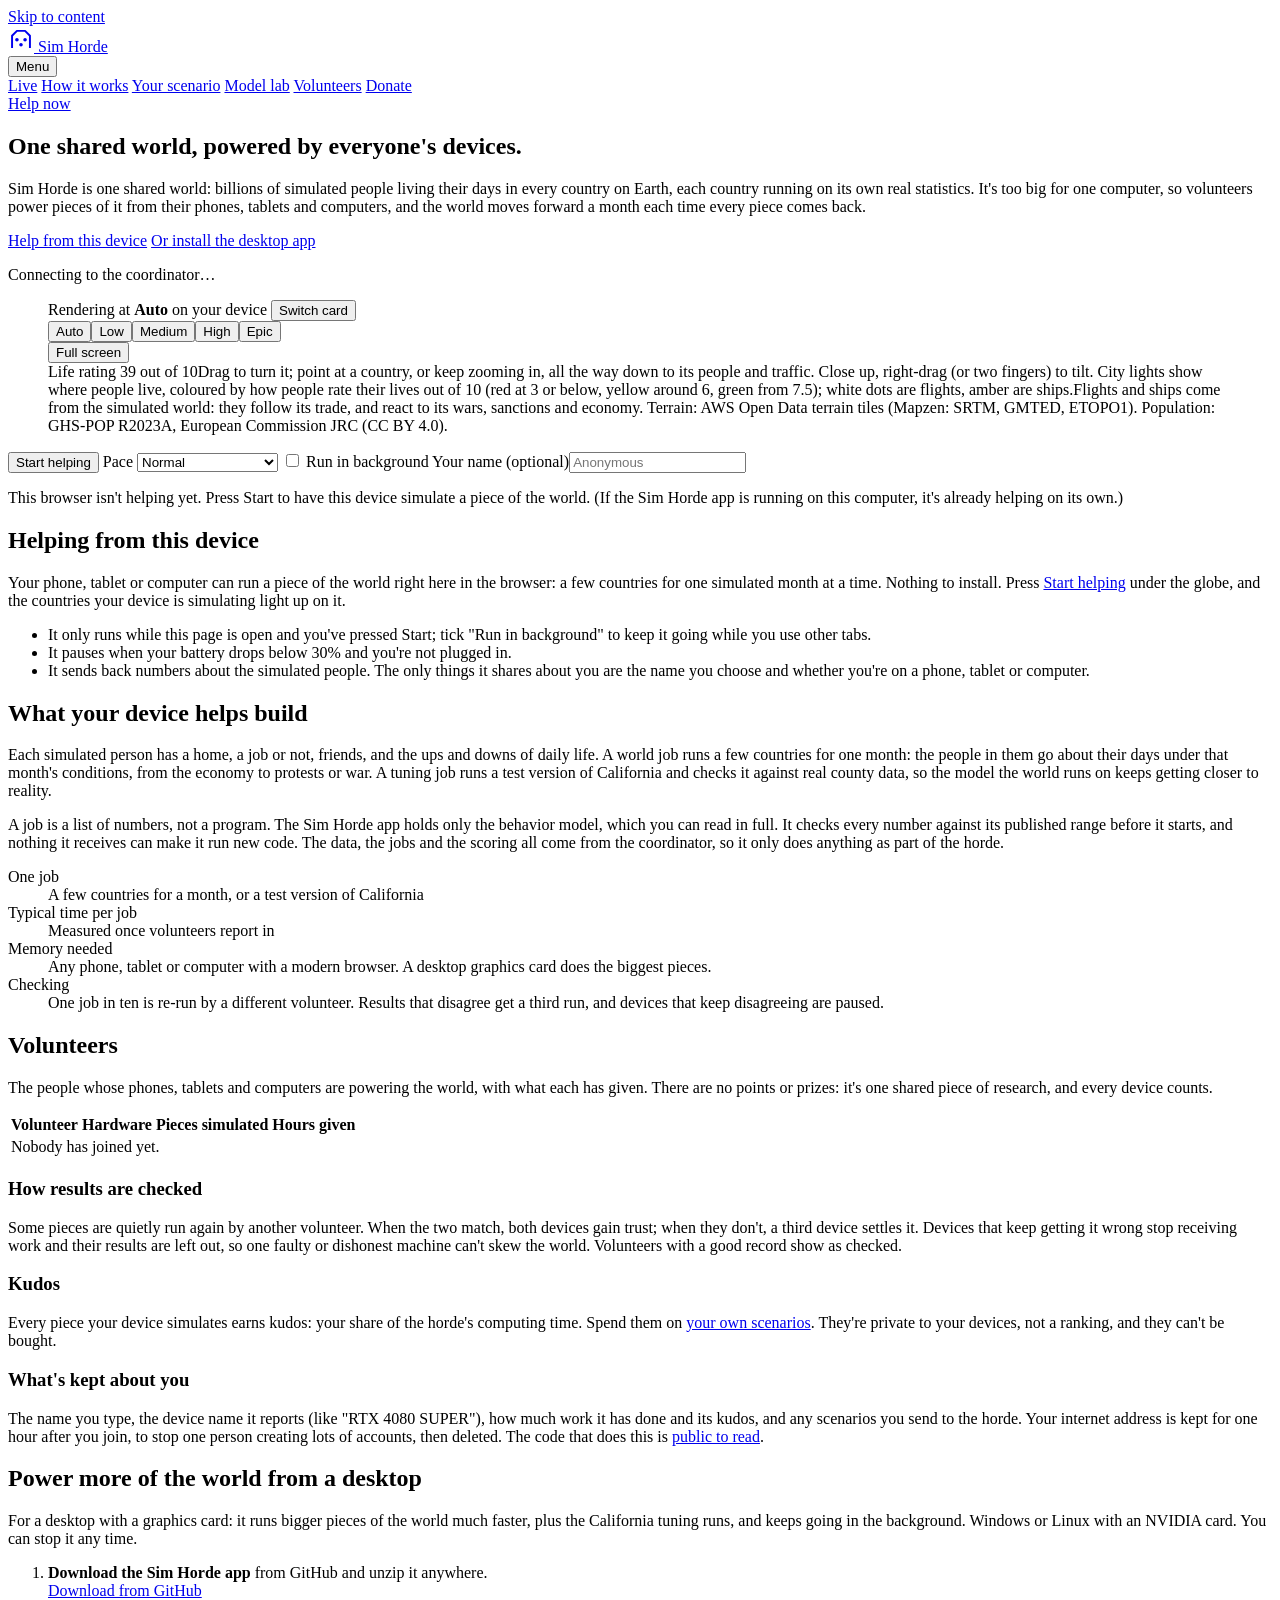
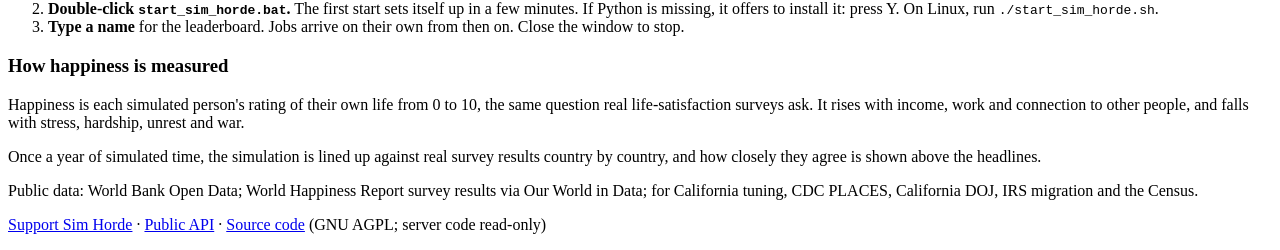
==== commit f8f84ecc: "Real population grid (GHS-POP 2025) for the globe's lights and close-up people; OECD check reloads w" ====
--- a/web/index.html
+++ b/web/index.html
@@ -79,7 +79,7 @@
         <ol class="gh-steps"></ol>
         <p class="gh-foot">The Sim Horde desktop app asks which card to use when it starts.</p>
       </div>
-      <figcaption><span class="legend" aria-hidden="true"><span>Life rating 3</span><i class="ramp happy"></i><span>9 out of 10</span></span><span id="globeCap">Drag to turn it; point at a country, or keep zooming in, all the way down to its people and traffic. Close up, right-drag (or two fingers) to tilt. City lights show where people live, coloured by how people rate their lives out of 10 (red at 3 or below, yellow around 6, green from 7.5); white dots are flights, amber are ships.</span><span class="tcap">Flights and ships come from the simulated world: they follow its trade, and react to its wars, sanctions and economy. Terrain: AWS Open Data terrain tiles (Mapzen: SRTM, GMTED, ETOPO1).</span></figcaption>
+      <figcaption><span class="legend" aria-hidden="true"><span>Life rating 3</span><i class="ramp happy"></i><span>9 out of 10</span></span><span id="globeCap">Drag to turn it; point at a country, or keep zooming in, all the way down to its people and traffic. Close up, right-drag (or two fingers) to tilt. City lights show where people live, coloured by how people rate their lives out of 10 (red at 3 or below, yellow around 6, green from 7.5); white dots are flights, amber are ships.</span><span class="tcap">Flights and ships come from the simulated world: they follow its trade, and react to its wars, sanctions and economy. Terrain: AWS Open Data terrain tiles (Mapzen: SRTM, GMTED, ETOPO1). Population: GHS-POP R2023A, European Commission JRC (CC BY 4.0).</span></figcaption>
       <p class="piece-tag" id="pieceTag" hidden></p>
       <p class="scale-tag" id="scaleTag" hidden></p>
     </figure>
